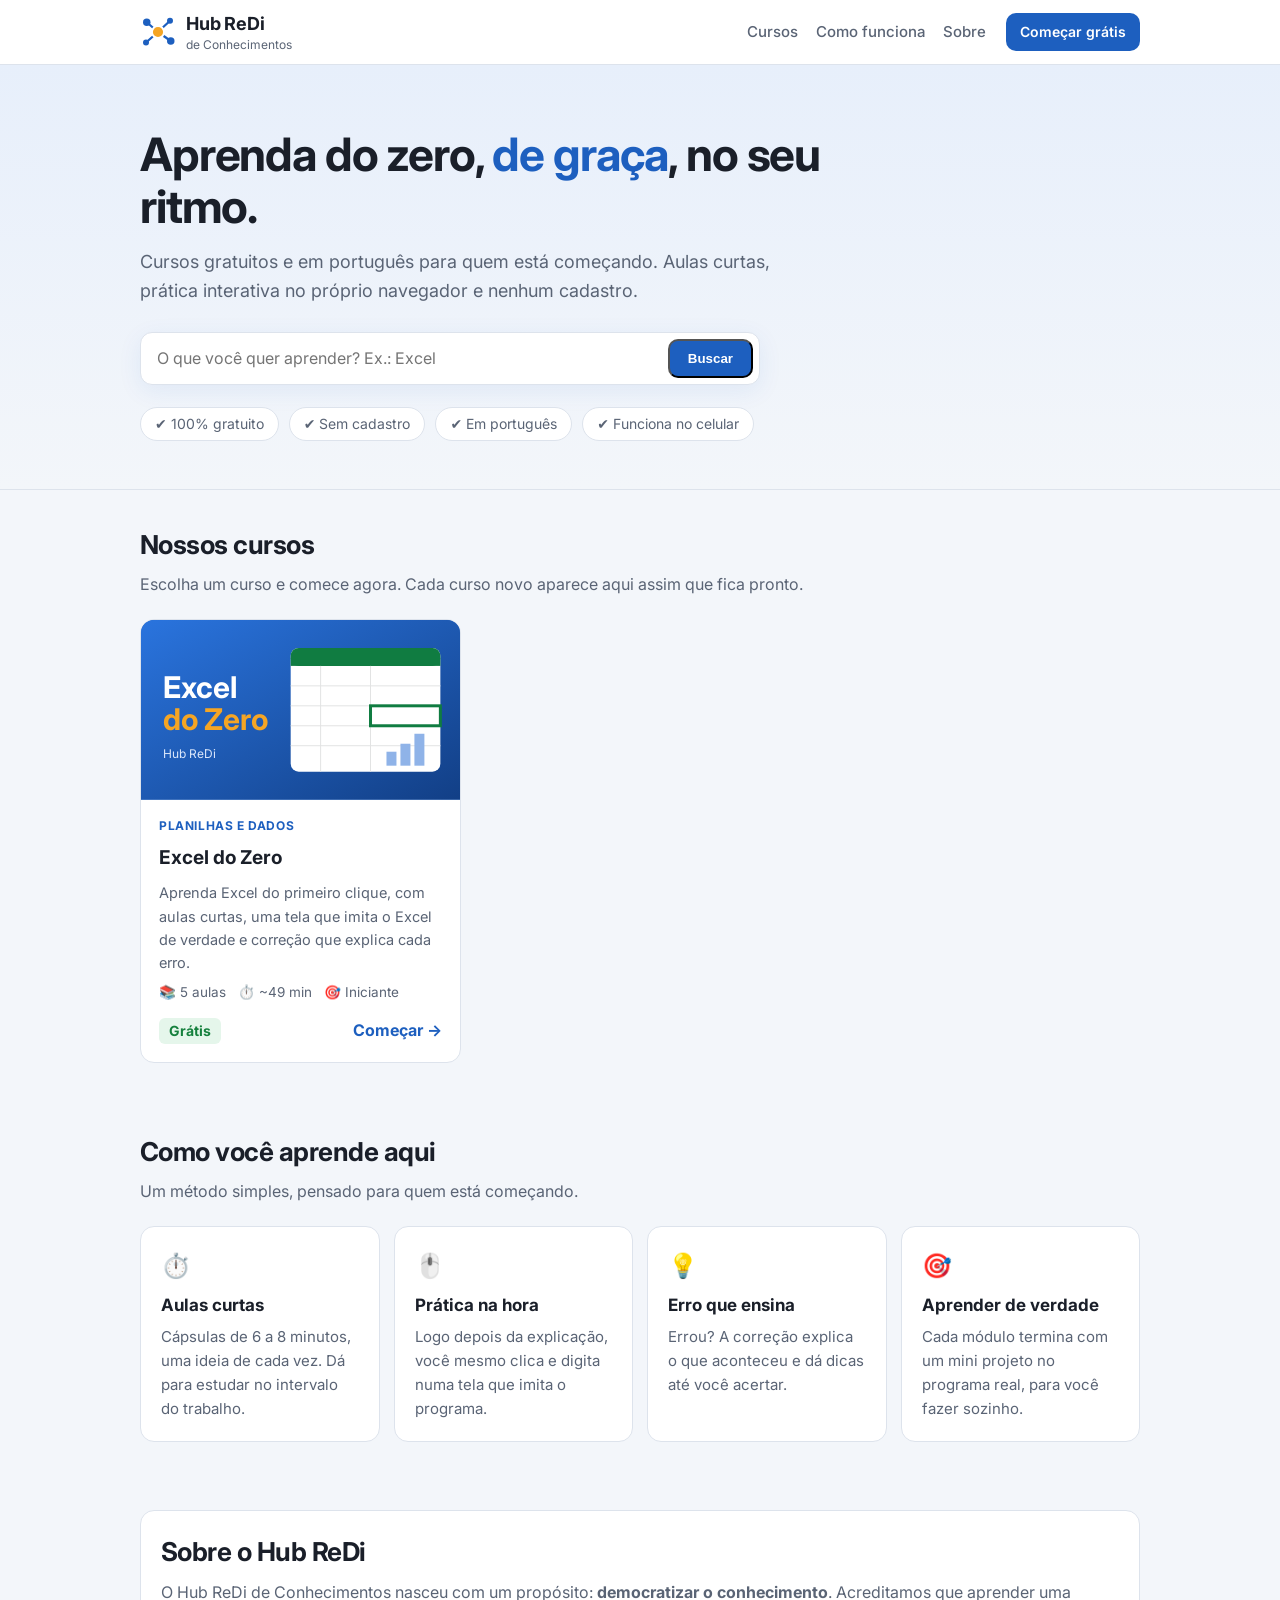
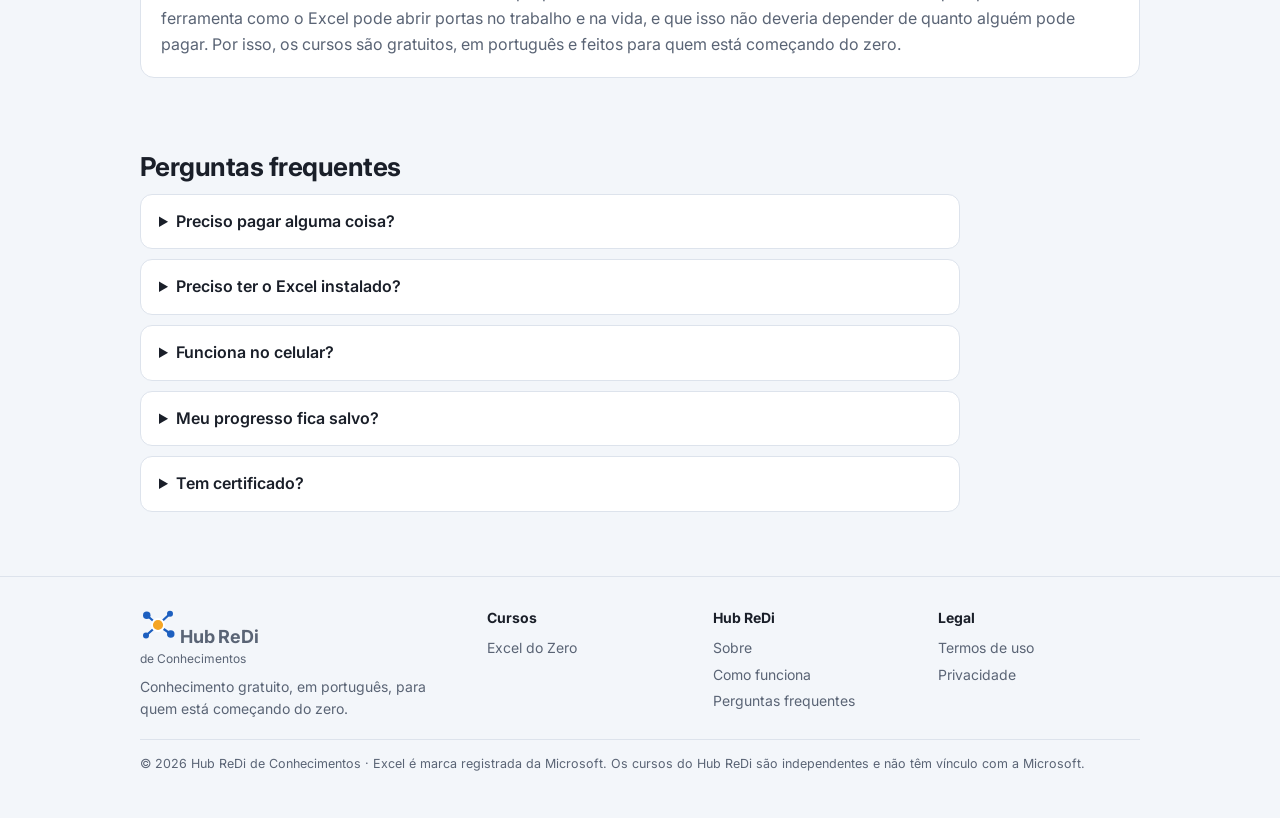
==== index.html @ d81494d7 "Hub ReDi: portal, curso Excel do Zero (Módulo 0) e build - Portal com busca, catálogo de cursos, per" ====
<!DOCTYPE html>
<html lang="pt-BR">
<head>
<meta charset="utf-8">
<meta name="viewport" content="width=device-width, initial-scale=1">
<title>Hub ReDi de Conhecimentos | Cursos gratuitos para aprender do zero</title>
<meta name="description" content="Cursos gratuitos, em português, para quem está começando do zero. Aulas curtas e interativas, com prática no próprio navegador. Comece pelo curso Excel do Zero.">
<link rel="canonical" href="https://hub-redi.netlify.app/">
<meta property="og:type" content="website">
<meta property="og:locale" content="pt_BR">
<meta property="og:site_name" content="Hub ReDi de Conhecimentos">
<meta property="og:title" content="Hub ReDi de Conhecimentos | Cursos gratuitos para aprender do zero">
<meta property="og:description" content="Cursos gratuitos, em português, para quem está começando do zero. Aulas curtas e interativas, com prática no próprio navegador. Comece pelo curso Excel do Zero.">
<meta property="og:url" content="https://hub-redi.netlify.app/">
<link rel="icon" href="/favicon.svg" type="image/svg+xml">
<link rel="preconnect" href="https://fonts.googleapis.com">
<link href="https://fonts.googleapis.com/css2?family=Inter:wght@400;500;600;700&family=JetBrains+Mono:wght@400;600&family=Caveat:wght@500;700&display=swap" rel="stylesheet">
<style>:root{--bg:#f3f6fa;--card:#fff;--ink:#1a1f29;--muted:#5a6475;--line:#dde3ec;--soft:#edf2f8;--acc:#1d5fbf;--acc-2:#164b98;--acc-soft:#e2ecfa;--sol:#f5a524;--ok:#15803d}
*{box-sizing:border-box}
html,body{margin:0;background:var(--bg);color:var(--ink);font:16px/1.6 Inter,system-ui,sans-serif}
a{color:var(--acc)}
.wrap{max-width:1040px;margin:0 auto;padding:0 20px}
.topo{background:#fff;border-bottom:1px solid var(--line)}
.topo .wrap{display:flex;align-items:center;gap:12px;height:64px}
.marca-hub{display:flex;align-items:center;gap:10px;text-decoration:none;color:var(--ink)}
.marca-hub svg{width:36px;height:36px}
.marca-hub b{font-size:18px;letter-spacing:-.01em}
.marca-hub small{display:block;font-size:12px;color:var(--muted);margin-top:-3px}
.topo nav{margin-left:auto;display:flex;gap:18px;font-size:15px}
.topo nav a{text-decoration:none;color:var(--muted);font-weight:500}
.topo nav a:hover{color:var(--acc)}
.heroi{padding-top:64px;padding-bottom:48px}
.heroi h1{font-size:clamp(30px,4.6vw,46px);line-height:1.12;letter-spacing:-.025em;margin:0 0 16px;max-width:760px}
.heroi h1 em{font-style:normal;color:var(--acc)}
.heroi p{font-size:18px;color:var(--muted);max-width:680px;margin:0 0 26px}
.btn{display:inline-block;background:var(--acc);color:#fff;text-decoration:none;padding:12px 22px;border-radius:10px;font-weight:600}
.btn:hover{background:var(--acc-2)}
.btn.sec{background:#fff;color:var(--acc);border:1px solid var(--line);margin-left:8px}
.selos{display:flex;gap:10px;flex-wrap:wrap;margin-top:22px}
.selos span{background:#fff;border:1px solid var(--line);border-radius:30px;padding:5px 14px;font-size:14px;color:var(--muted)}
section{padding:34px 0}
h2{font-size:26px;letter-spacing:-.02em;margin:0 0 6px}
.sub{color:var(--muted);margin:0 0 22px}
.grade4{display:grid;grid-template-columns:repeat(auto-fit,minmax(220px,1fr));gap:14px}
.card{background:#fff;border:1px solid var(--line);border-radius:14px;padding:20px}
.card h3{margin:6px 0 6px;font-size:17px}
.card p{margin:0;color:var(--muted);font-size:15px}
.ico{font-size:24px}
.trilha{display:grid;grid-template-columns:1.3fr 1fr;gap:20px;align-items:center;border-left:5px solid var(--acc)}
@media (max-width:760px){.trilha{grid-template-columns:1fr}.topo nav{display:none}}
.trilha h3{font-size:24px;margin:4px 0 8px}
.etq{display:inline-block;font-size:12px;font-weight:700;letter-spacing:.06em;text-transform:uppercase;color:var(--ok);background:#e5f6eb;border-radius:6px;padding:2px 8px}
.lista-mods{margin:0;padding:0;list-style:none;font-size:15px}
.lista-mods li{padding:6px 0;border-bottom:1px dashed var(--line);color:var(--muted)}
.lista-mods li b{color:var(--ink)}
.caps{display:grid;gap:10px}
.cap{display:grid;grid-template-columns:110px 1fr auto;align-items:center;gap:12px;background:#fff;border:1px solid var(--line);border-radius:12px;padding:14px 16px;text-decoration:none;color:var(--ink)}
.cap:hover{border-color:var(--acc);box-shadow:0 4px 14px rgba(29,95,191,.08)}
.cap .num{font-weight:700;color:var(--acc);font-size:14px}
.cap .tt{font-weight:600}
.cap .min{color:var(--muted);font-size:14px}
.fases4{display:grid;grid-template-columns:repeat(auto-fit,minmax(200px,1fr));gap:12px}
.fases4 .card b{display:block;color:var(--acc);font-size:12px;letter-spacing:.06em;text-transform:uppercase}
.rodape{border-top:1px solid var(--line);margin-top:30px;padding:26px 0 40px;color:var(--muted);font-size:14px}
.rodape p{margin:4px 0}
.migalha{font-size:14px;color:var(--muted);padding-top:22px}
.migalha a{text-decoration:none}
/* ---------- portal ---------- */
.hide{display:none!important}
.topo .btn.peq{padding:8px 14px;font-size:14px;margin-left:8px}
@media (max-width:760px){.topo .btn.peq{margin-left:auto}}
.topo nav a.on{color:var(--acc)}
.heroi-fundo{background:linear-gradient(180deg,#e7effb 0%,var(--bg) 100%);border-bottom:1px solid var(--line)}
.busca{display:flex;gap:8px;max-width:620px;background:#fff;border:1px solid var(--line);border-radius:12px;padding:6px;box-shadow:0 6px 24px rgba(29,95,191,.08)}
.busca input{flex:1;border:0;outline:0;font:16px Inter,sans-serif;padding:8px 10px;min-width:0;background:transparent}
.busca .btn{padding:10px 18px}
.catalogo{display:grid;grid-template-columns:repeat(auto-fill,minmax(290px,1fr));gap:18px}
.curso-card{display:flex;flex-direction:column;background:#fff;border:1px solid var(--line);border-radius:14px;overflow:hidden;text-decoration:none;color:var(--ink);transition:transform .15s,box-shadow .15s}
.curso-card:hover{transform:translateY(-3px);box-shadow:0 10px 28px rgba(20,40,80,.12)}
.capa svg{display:block;width:100%;height:auto}
.curso-card .corpo{padding:16px 18px 18px;display:flex;flex-direction:column;gap:8px;flex:1}
.curso-card h3{margin:0;font-size:19px}
.curso-card p{margin:0;color:var(--muted);font-size:14.5px}
.area{font-size:12px;font-weight:700;letter-spacing:.05em;text-transform:uppercase;color:var(--acc)}
.meta{display:flex;gap:12px;flex-wrap:wrap;font-size:13.5px;color:var(--muted)}
.prog small{font-size:12.5px;color:var(--ok);font-weight:600}
.pbar{height:6px;background:var(--line);border-radius:6px;overflow:hidden;margin:2px 0 3px}
.pbar i{display:block;height:100%;background:var(--ok);width:0}
.rodape-card{display:flex;justify-content:space-between;align-items:center;margin-top:auto;padding-top:6px}
.gratis{font-weight:700;color:var(--ok);background:#e5f6eb;border-radius:6px;padding:2px 10px;font-size:14px}
.ir{font-weight:700;color:var(--acc)}
.vazio{color:var(--muted)}
.sobre p{font-size:16px;margin-top:8px}
.faq{display:grid;gap:10px;max-width:820px}
.faq details{background:#fff;border:1px solid var(--line);border-radius:12px;padding:14px 18px}
.faq summary{cursor:pointer;font-weight:600}
.faq details p{margin:10px 0 0;color:var(--muted)}
/* ---------- página do curso ---------- */
.curso-topo{background:#13294b;color:#fff;padding:0 0 40px}
.curso-topo .migalha{color:#b9c7de}
.curso-topo .migalha a{color:#dbe7fb}
.curso-heroi{display:grid;grid-template-columns:1.5fr 1fr;gap:30px;align-items:start;padding-top:18px}
@media (max-width:860px){.curso-heroi{grid-template-columns:1fr}}
.curso-heroi h1{font-size:clamp(26px,3.6vw,38px);line-height:1.15;letter-spacing:-.02em;margin:8px 0 14px}
.curso-heroi h1 em{font-style:normal;color:var(--sol)}
.curso-heroi .area{color:#9cc0f5}
.curso-heroi .lead{font-size:17px;color:#d6e0f0;margin:0 0 16px}
.meta.claro{color:#d6e0f0;font-size:14.5px}
.caixa-curso{background:#fff;color:var(--ink);border-radius:14px;overflow:hidden;box-shadow:0 14px 40px rgba(0,0,0,.25)}
.cc-corpo{padding:18px;display:grid;gap:12px}
.gratis.grande{font-size:24px;justify-self:start;padding:2px 14px}
.btn.cheio{display:block;text-align:center}
.caixa-curso .ir{color:#fff}
.inclui{list-style:none;margin:0;padding:0;font-size:14px;color:var(--muted);display:grid;gap:4px}
.curso-corpo{display:grid;gap:26px;padding-top:30px;padding-bottom:20px}
.curso-corpo section{padding:0}
.curso-corpo section.card{padding:22px}
.check2{display:grid;grid-template-columns:1fr 1fr;gap:8px 24px;list-style:none;padding:0;margin:10px 0 0}
@media (max-width:700px){.check2{grid-template-columns:1fr}}
.check2 li::before{content:"✓  ";color:var(--ok);font-weight:700}
.modulo{background:#fff;border:1px solid var(--line);border-radius:14px;overflow:hidden;margin-bottom:12px}
.modulo summary{cursor:pointer;padding:16px 18px;background:#f7f9fc;border-bottom:1px solid var(--line);list-style:none}
.modulo summary::-webkit-details-marker{display:none}
.modulo summary span{display:flex;justify-content:space-between;gap:10px;flex-wrap:wrap}
.modulo summary small{color:var(--muted)}
.mdesc{margin:12px 18px;color:var(--muted);font-size:15px}
.aula{display:grid;grid-template-columns:26px 100px 1fr auto;gap:10px;align-items:center;padding:12px 18px;border-top:1px solid var(--soft);text-decoration:none;color:var(--ink)}
.aula:hover{background:#f4f8fe}
.aula .ck{width:18px;height:18px;border-radius:50%;border:2px solid #b8c3d3}
.aula.feita .ck{background:var(--ok);border-color:var(--ok);box-shadow:inset 0 0 0 3px #fff}
.aula .num{font-weight:700;color:var(--acc);font-size:14px}
.aula .tt{font-weight:500}
.aula .min{color:var(--muted);font-size:14px}
@media (max-width:600px){.aula{grid-template-columns:22px 1fr auto}.aula .num{display:none}}
.duas{display:grid;grid-template-columns:1fr 1fr;gap:18px}
@media (max-width:760px){.duas{grid-template-columns:1fr}}
.duas ul{margin:8px 0 0;padding-left:20px;color:var(--muted)}
.duas h2,.curso-corpo h2{font-size:22px}
/* ---------- rodapé e páginas de texto ---------- */
.rodape .cols{display:grid;grid-template-columns:1.6fr 1fr 1fr 1fr;gap:24px;margin-bottom:18px}
@media (max-width:760px){.rodape .cols{grid-template-columns:1fr 1fr}}
.rodape h4{margin:4px 0 8px;color:var(--ink);font-size:14px}
.rodape .cols a{display:block;text-decoration:none;color:var(--muted);margin:4px 0}
.rodape .cols a:hover{color:var(--acc)}
.rodape .cols p{margin:8px 0 0}
.rodape .mini{font-size:12.5px;border-top:1px solid var(--line);padding-top:14px}
.texto{max-width:780px;padding-top:30px;padding-bottom:30px}
.texto h1{font-size:32px;margin:0 0 4px}
.texto h2{font-size:20px;margin:24px 0 6px}
</style>
</head>
<body>
<header class="topo"><div class="wrap">
  <a class="marca-hub" href="/"><svg xmlns="http://www.w3.org/2000/svg" viewBox="0 0 48 48" width="40" height="40" role="img" aria-label="Hub ReDi"><g stroke="#1d5fbf" stroke-width="3" stroke-linecap="round"><line x1="24" y1="24" x2="9" y2="11"/><line x1="24" y1="24" x2="40" y2="9"/><line x1="24" y1="24" x2="41" y2="36"/><line x1="24" y1="24" x2="8" y2="38"/></g><g fill="#1d5fbf"><circle cx="9" cy="11" r="5"/><circle cx="40" cy="9" r="4"/><circle cx="41" cy="36" r="5"/><circle cx="8" cy="38" r="4"/></g><circle cx="24" cy="24" r="8" fill="#f5a524" stroke="#fff" stroke-width="2.5"/></svg>
<span><b>Hub ReDi</b><small>de Conhecimentos</small></span></a>
  <nav><a href="/#cursos">Cursos</a><a href="/#como">Como funciona</a><a href="/#sobre">Sobre</a></nav>
  <a class="btn peq" href="/#cursos">Começar grátis</a>
</div></header>
<main>
  <div class="heroi-fundo"><div class="wrap heroi">
    <h1>Aprenda do zero, <em>de graça</em>, no seu ritmo.</h1>
    <p>Cursos gratuitos e em português para quem está começando. Aulas curtas, prática interativa no próprio navegador e nenhum cadastro.</p>
    <form class="busca" role="search" onsubmit="event.preventDefault();document.getElementById('cursos').scrollIntoView({behavior:'smooth'})">
      <input id="q" type="search" placeholder="O que você quer aprender? Ex.: Excel" aria-label="Buscar cursos" autocomplete="off">
      <button class="btn" type="submit">Buscar</button>
    </form>
    <div class="selos"><span>✔ 100% gratuito</span><span>✔ Sem cadastro</span><span>✔ Em português</span><span>✔ Funciona no celular</span></div>
  </div></div>

  <section id="cursos"><div class="wrap">
    <h2>Nossos cursos</h2>
    <p class="sub">Escolha um curso e comece agora. Cada curso novo aparece aqui assim que fica pronto.</p>
    <div class="catalogo" id="catalogo"><a class="curso-card" href="/excel-do-zero/" data-busca="excel do zero aprenda excel do primeiro clique, com aulas curtas, uma tela que imita o excel de verdade e correção que explica cada erro. excel planilha planilhas dados iniciante office microsoft google sheets" data-aulas='["excel-do-zero/0-1-o-que-e-o-excel", "excel-do-zero/0-2-arquivo-e-abas", "excel-do-zero/0-3-tour-pela-tela", "excel-do-zero/0-4-salvar-abrir-e-formatos", "excel-do-zero/mini-projeto"]'>
  <div class="capa"><svg viewBox="0 0 320 180" xmlns="http://www.w3.org/2000/svg" aria-hidden="true"><rect width="320" height="180" fill="#1d5fbf"/><rect x="0" y="0" width="320" height="180" fill="url(#g)"/><defs><linearGradient id="g" x1="0" y1="0" x2="1" y2="1"><stop offset="0" stop-color="#2a74de"/><stop offset="1" stop-color="#123f86"/></linearGradient></defs><g transform="translate(150 28)"><rect width="150" height="124" rx="8" fill="#fff"/><rect width="150" height="18" rx="8" fill="#107c41"/><rect y="10" width="150" height="8" fill="#107c41"/><g stroke="#e2e3e3"><line x1="30" y1="18" x2="30" y2="124"/><line x1="80" y1="18" x2="80" y2="124"/><line x1="0" y1="38" x2="150" y2="38"/><line x1="0" y1="58" x2="150" y2="58"/><line x1="0" y1="78" x2="150" y2="78"/><line x1="0" y1="98" x2="150" y2="98"/></g><rect x="80" y="58" width="70" height="20" fill="none" stroke="#107c41" stroke-width="3"/><g fill="#8fb3e8"><rect x="96" y="104" width="10" height="14"/><rect x="110" y="96" width="10" height="22"/><rect x="124" y="86" width="10" height="32"/></g></g><text x="22" y="78" font-family="Inter,Segoe UI,sans-serif" font-size="30" font-weight="700" fill="#fff">Excel</text><text x="22" y="110" font-family="Inter,Segoe UI,sans-serif" font-size="30" font-weight="700" fill="#f5a524">do Zero</text><text x="22" y="138" font-family="Inter,Segoe UI,sans-serif" font-size="12" fill="#dbe7fb">Hub ReDi</text></svg></div>
  <div class="corpo">
    <span class="area">Planilhas e dados</span>
    <h3>Excel do Zero</h3>
    <p>Aprenda Excel do primeiro clique, com aulas curtas, uma tela que imita o Excel de verdade e correção que explica cada erro.</p>
    <div class="meta"><span>📚 5 aulas</span><span>⏱️ ~49 min</span><span>🎯 Iniciante</span></div>
    <div class="prog hide"><div class="pbar"><i></i></div><small></small></div>
    <div class="rodape-card"><span class="gratis">Grátis</span><span class="ir">Começar →</span></div>
  </div>
</a></div>
    <p class="vazio hide" id="vazio">Ainda não temos curso sobre isso. Por enquanto, que tal começar pelo <a href="/excel-do-zero/">Excel do Zero</a>?</p>
  </div></section>

  <section id="como"><div class="wrap">
    <h2>Como você aprende aqui</h2>
    <p class="sub">Um método simples, pensado para quem está começando.</p>
    <div class="grade4">
      <div class="card"><div class="ico">⏱️</div><h3>Aulas curtas</h3><p>Cápsulas de 6 a 8 minutos, uma ideia de cada vez. Dá para estudar no intervalo do trabalho.</p></div>
      <div class="card"><div class="ico">🖱️</div><h3>Prática na hora</h3><p>Logo depois da explicação, você mesmo clica e digita numa tela que imita o programa.</p></div>
      <div class="card"><div class="ico">💡</div><h3>Erro que ensina</h3><p>Errou? A correção explica o que aconteceu e dá dicas até você acertar.</p></div>
      <div class="card"><div class="ico">🎯</div><h3>Aprender de verdade</h3><p>Cada módulo termina com um mini projeto no programa real, para você fazer sozinho.</p></div>
    </div>
  </div></section>

  <section id="sobre"><div class="wrap">
    <div class="card sobre">
      <h2>Sobre o Hub ReDi</h2>
      <p>O Hub ReDi de Conhecimentos nasceu com um propósito: <b>democratizar o conhecimento</b>. Acreditamos que aprender uma ferramenta como o Excel pode abrir portas no trabalho e na vida, e que isso não deveria depender de quanto alguém pode pagar. Por isso, os cursos são gratuitos, em português e feitos para quem está começando do zero.</p>
    </div>
  </div></section>

  <section id="perguntas"><div class="wrap">
    <h2>Perguntas frequentes</h2>
    <div class="faq"><details><summary>Preciso pagar alguma coisa?</summary><p>Não. Os cursos do Hub ReDi são gratuitos, sem cadastro e sem pegadinha.</p></details><details><summary>Preciso ter o Excel instalado?</summary><p>Não. As aulas funcionam no navegador, com uma tela que imita o Excel. Para praticar no programa de verdade, usamos o Excel online, que é gratuito com uma conta Microsoft.</p></details><details><summary>Funciona no celular?</summary><p>Sim, as aulas abrem no celular. Para os exercícios em que você digita e arrasta, o computador é mais confortável.</p></details><details><summary>Meu progresso fica salvo?</summary><p>Fica guardado no navegador que você usou. Se trocar de aparelho ou limpar os dados do navegador, as marcações de aulas concluídas recomeçam (o conteúdo continua todo disponível).</p></details><details><summary>Tem certificado?</summary><p>Ainda não. Por enquanto o foco é aprender de verdade: cada módulo termina com um mini projeto para você provar a si mesmo que sabe.</p></details></div>
  </div></section>
</main>
<footer class="rodape"><div class="wrap">
  <div class="cols">
    <div><a class="marca-hub" href="/"><svg xmlns="http://www.w3.org/2000/svg" viewBox="0 0 48 48" width="40" height="40" role="img" aria-label="Hub ReDi"><g stroke="#1d5fbf" stroke-width="3" stroke-linecap="round"><line x1="24" y1="24" x2="9" y2="11"/><line x1="24" y1="24" x2="40" y2="9"/><line x1="24" y1="24" x2="41" y2="36"/><line x1="24" y1="24" x2="8" y2="38"/></g><g fill="#1d5fbf"><circle cx="9" cy="11" r="5"/><circle cx="40" cy="9" r="4"/><circle cx="41" cy="36" r="5"/><circle cx="8" cy="38" r="4"/></g><circle cx="24" cy="24" r="8" fill="#f5a524" stroke="#fff" stroke-width="2.5"/></svg>
<span><b>Hub ReDi</b><small>de Conhecimentos</small></span></a><p>Conhecimento gratuito, em português, para quem está começando do zero.</p></div>
    <div><h4>Cursos</h4><a href="/excel-do-zero/">Excel do Zero</a></div>
    <div><h4>Hub ReDi</h4><a href="/#sobre">Sobre</a><a href="/#como">Como funciona</a><a href="/#perguntas">Perguntas frequentes</a></div>
    <div><h4>Legal</h4><a href="/termos">Termos de uso</a><a href="/privacidade">Privacidade</a></div>
  </div>
  <p class="mini">© 2026 Hub ReDi de Conhecimentos · Excel é marca registrada da Microsoft. Os cursos do Hub ReDi são independentes e não têm vínculo com a Microsoft.</p>
</div></footer>
<script type="application/ld+json">{"@context": "https://schema.org", "@type": "EducationalOrganization", "name": "Hub ReDi de Conhecimentos", "url": "https://hub-redi.netlify.app/", "logo": "https://hub-redi.netlify.app/favicon.svg", "description": "Cursos gratuitos e em português para quem está começando do zero."}</script>
<script type="application/ld+json">{"@context": "https://schema.org", "@type": "FAQPage", "mainEntity": [{"@type": "Question", "name": "Preciso pagar alguma coisa?", "acceptedAnswer": {"@type": "Answer", "text": "Não. Os cursos do Hub ReDi são gratuitos, sem cadastro e sem pegadinha."}}, {"@type": "Question", "name": "Preciso ter o Excel instalado?", "acceptedAnswer": {"@type": "Answer", "text": "Não. As aulas funcionam no navegador, com uma tela que imita o Excel. Para praticar no programa de verdade, usamos o Excel online, que é gratuito com uma conta Microsoft."}}, {"@type": "Question", "name": "Funciona no celular?", "acceptedAnswer": {"@type": "Answer", "text": "Sim, as aulas abrem no celular. Para os exercícios em que você digita e arrasta, o computador é mais confortável."}}, {"@type": "Question", "name": "Meu progresso fica salvo?", "acceptedAnswer": {"@type": "Answer", "text": "Fica guardado no navegador que você usou. Se trocar de aparelho ou limpar os dados do navegador, as marcações de aulas concluídas recomeçam (o conteúdo continua todo disponível)."}}, {"@type": "Question", "name": "Tem certificado?", "acceptedAnswer": {"@type": "Answer", "text": "Ainda não. Por enquanto o foco é aprender de verdade: cada módulo termina com um mini projeto para você provar a si mesmo que sabe."}}]}</script>
<script>
function lerProgresso(){try{return JSON.parse(localStorage.getItem("hubredi-progresso")||"{}")}catch(e){return {}}}
document.querySelectorAll("[data-aulas]").forEach(function(el){var ids=JSON.parse(el.dataset.aulas),p=lerProgresso(),n=ids.filter(function(i){return p[i]}).length;if(!n)return;var box=el.querySelector(".prog");box.classList.remove("hide");box.querySelector("i").style.width=(100*n/ids.length)+"%";box.querySelector("small").textContent=n+" de "+ids.length+" aulas concluídas";var ir=el.querySelector(".ir");if(ir)ir.textContent=n===ids.length?"Rever →":"Continuar →";if(el.dataset.urls&&n<ids.length){var u=JSON.parse(el.dataset.urls),k=ids.findIndex(function(i){return !p[i]});if(k>=0)ir.href=u[k];}});
document.querySelectorAll("[data-aula]").forEach(function(el){if(lerProgresso()[el.dataset.aula])el.classList.add("feita");});
</script>
<script>
var q=document.getElementById("q");q.addEventListener("input",function(){var t=q.value.trim().toLowerCase().normalize("NFD").replace(/[\u0300-\u036f]/g,""),vis=0;document.querySelectorAll(".curso-card").forEach(function(c){var ok=!t||c.dataset.busca.normalize("NFD").replace(/[\u0300-\u036f]/g,"").indexOf(t)>=0;c.classList.toggle("hide",!ok);if(ok)vis++;});document.getElementById("vazio").classList.toggle("hide",vis>0);});
</script>
</body>
</html>
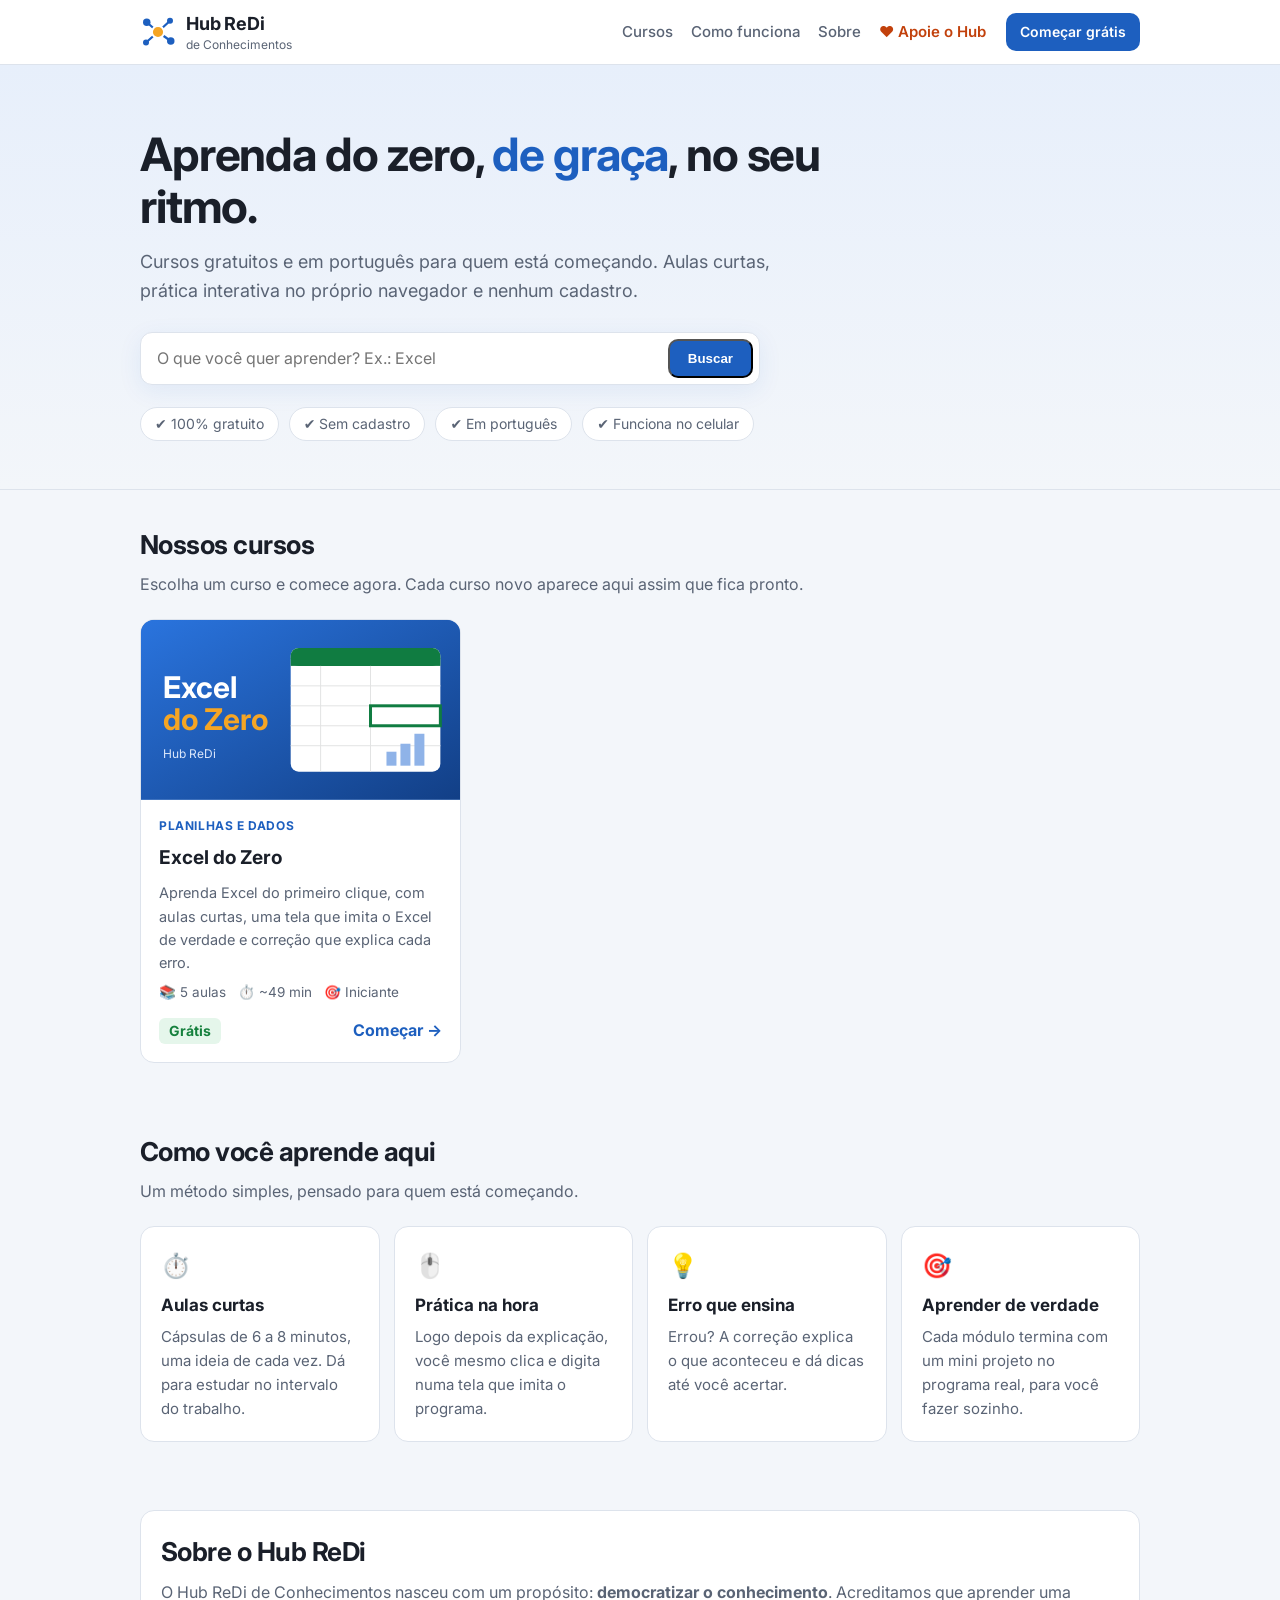
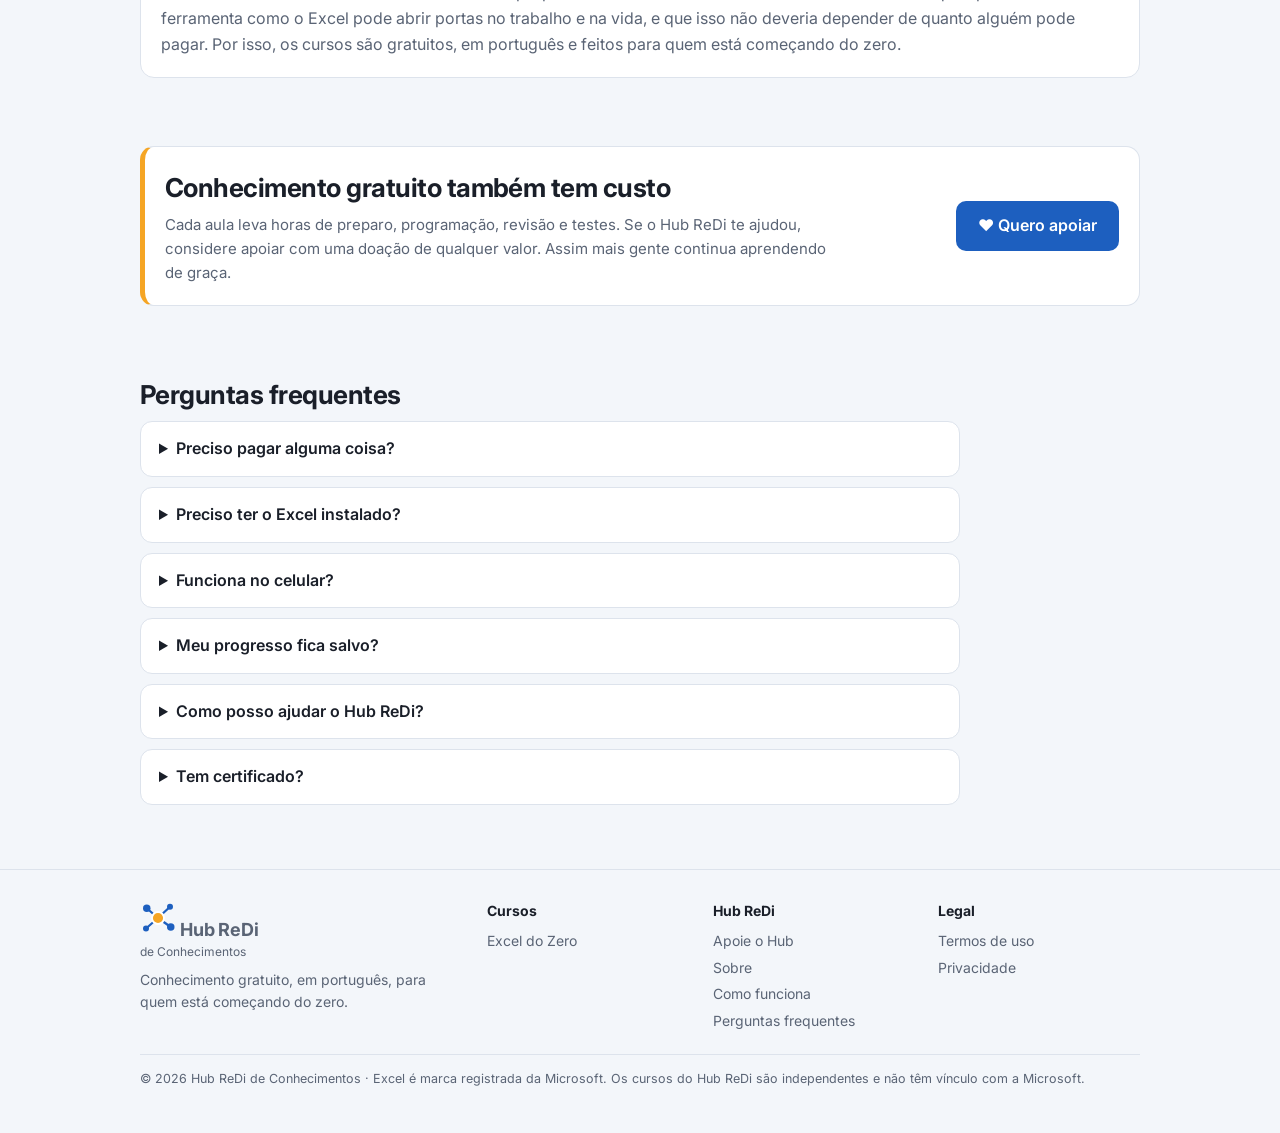
==== commit b0a75597: "Apoie o Hub: doação por Pix (QR Code e copia e cola) - Página /apoie com o porquê do gratuito, custo" ====
--- a/index.html
+++ b/index.html
@@ -147,13 +147,32 @@
 .texto{max-width:780px;padding-top:30px;padding-bottom:30px}
 .texto h1{font-size:32px;margin:0 0 4px}
 .texto h2{font-size:20px;margin:24px 0 6px}
+/* ---------- apoie ---------- */
+.topo nav a.apoie{color:#c2410c;font-weight:600}
+.apoie-faixa{display:flex;gap:20px;align-items:center;justify-content:space-between;flex-wrap:wrap;border-left:5px solid var(--sol)}
+.apoie-faixa h2{margin:0 0 4px}
+.apoie-faixa p{margin:0;color:var(--muted);max-width:680px}
+.apoie-grade{display:grid;grid-template-columns:1.4fr 1fr;gap:28px;align-items:start}
+@media (max-width:820px){.apoie-grade{grid-template-columns:1fr}}
+.custos{padding-left:20px}.custos li{margin:8px 0}
+.pix{text-align:center;border-top:5px solid var(--sol)}
+.pix h2{margin-top:4px}
+.pix .qr{width:230px;max-width:80%;margin:10px auto;padding:10px;background:#fff;border:1px solid var(--line);border-radius:12px}
+.pix .qr svg{display:block;width:100%;height:auto}
+.pix textarea{width:100%;font:12px "JetBrains Mono",monospace;padding:8px;border:1px solid var(--line);border-radius:8px;resize:none;word-break:break-all;background:var(--soft)}
+.pix .mini{font-size:14px;color:var(--muted);margin:8px 0}
+.texto.largo{max-width:1040px}
+.marca a{color:var(--acc)}
+.so-cel{display:none}
+@media (max-width:760px){.topo nav{display:flex;margin-left:auto}.topo nav a:not(.apoie){display:none}.topo .btn.peq{margin-left:10px}.so-cel{display:inline}}
+@media (max-width:760px){.topo .btn.peq{display:none}.topo nav a{white-space:nowrap}.marca-hub small{white-space:nowrap}}
 </style>
 </head>
 <body>
 <header class="topo"><div class="wrap">
   <a class="marca-hub" href="/"><svg xmlns="http://www.w3.org/2000/svg" viewBox="0 0 48 48" width="40" height="40" role="img" aria-label="Hub ReDi"><g stroke="#1d5fbf" stroke-width="3" stroke-linecap="round"><line x1="24" y1="24" x2="9" y2="11"/><line x1="24" y1="24" x2="40" y2="9"/><line x1="24" y1="24" x2="41" y2="36"/><line x1="24" y1="24" x2="8" y2="38"/></g><g fill="#1d5fbf"><circle cx="9" cy="11" r="5"/><circle cx="40" cy="9" r="4"/><circle cx="41" cy="36" r="5"/><circle cx="8" cy="38" r="4"/></g><circle cx="24" cy="24" r="8" fill="#f5a524" stroke="#fff" stroke-width="2.5"/></svg>
 <span><b>Hub ReDi</b><small>de Conhecimentos</small></span></a>
-  <nav><a href="/#cursos">Cursos</a><a href="/#como">Como funciona</a><a href="/#sobre">Sobre</a></nav>
+  <nav><a href="/#cursos">Cursos</a><a href="/#como">Como funciona</a><a href="/#sobre">Sobre</a><a class="apoie" href="/apoie">♥ Apoie o Hub</a></nav>
   <a class="btn peq" href="/#cursos">Começar grátis</a>
 </div></header>
 <main>
@@ -202,9 +221,16 @@
     </div>
   </div></section>
 
+  <section id="apoie"><div class="wrap">
+    <div class="card apoie-faixa">
+      <div><h2>Conhecimento gratuito também tem custo</h2><p>Cada aula leva horas de preparo, programação, revisão e testes. Se o Hub ReDi te ajudou, considere apoiar com uma doação de qualquer valor. Assim mais gente continua aprendendo de graça.</p></div>
+      <a class="btn" href="/apoie">♥ Quero apoiar</a>
+    </div>
+  </div></section>
+
   <section id="perguntas"><div class="wrap">
     <h2>Perguntas frequentes</h2>
-    <div class="faq"><details><summary>Preciso pagar alguma coisa?</summary><p>Não. Os cursos do Hub ReDi são gratuitos, sem cadastro e sem pegadinha.</p></details><details><summary>Preciso ter o Excel instalado?</summary><p>Não. As aulas funcionam no navegador, com uma tela que imita o Excel. Para praticar no programa de verdade, usamos o Excel online, que é gratuito com uma conta Microsoft.</p></details><details><summary>Funciona no celular?</summary><p>Sim, as aulas abrem no celular. Para os exercícios em que você digita e arrasta, o computador é mais confortável.</p></details><details><summary>Meu progresso fica salvo?</summary><p>Fica guardado no navegador que você usou. Se trocar de aparelho ou limpar os dados do navegador, as marcações de aulas concluídas recomeçam (o conteúdo continua todo disponível).</p></details><details><summary>Tem certificado?</summary><p>Ainda não. Por enquanto o foco é aprender de verdade: cada módulo termina com um mini projeto para você provar a si mesmo que sabe.</p></details></div>
+    <div class="faq"><details><summary>Preciso pagar alguma coisa?</summary><p>Não. Os cursos do Hub ReDi são gratuitos, sem cadastro e sem pegadinha.</p></details><details><summary>Preciso ter o Excel instalado?</summary><p>Não. As aulas funcionam no navegador, com uma tela que imita o Excel. Para praticar no programa de verdade, usamos o Excel online, que é gratuito com uma conta Microsoft.</p></details><details><summary>Funciona no celular?</summary><p>Sim, as aulas abrem no celular. Para os exercícios em que você digita e arrasta, o computador é mais confortável.</p></details><details><summary>Meu progresso fica salvo?</summary><p>Fica guardado no navegador que você usou. Se trocar de aparelho ou limpar os dados do navegador, as marcações de aulas concluídas recomeçam (o conteúdo continua todo disponível).</p></details><details><summary>Como posso ajudar o Hub ReDi?</summary><p>Contando para quem precisa aprender e, se puder, com uma doação de qualquer valor pelo Pix, na página Apoie o Hub. A doação é voluntária: o conteúdo continua gratuito para todos.</p></details><details><summary>Tem certificado?</summary><p>Ainda não. Por enquanto o foco é aprender de verdade: cada módulo termina com um mini projeto para você provar a si mesmo que sabe.</p></details></div>
   </div></section>
 </main>
 <footer class="rodape"><div class="wrap">
@@ -212,13 +238,13 @@
     <div><a class="marca-hub" href="/"><svg xmlns="http://www.w3.org/2000/svg" viewBox="0 0 48 48" width="40" height="40" role="img" aria-label="Hub ReDi"><g stroke="#1d5fbf" stroke-width="3" stroke-linecap="round"><line x1="24" y1="24" x2="9" y2="11"/><line x1="24" y1="24" x2="40" y2="9"/><line x1="24" y1="24" x2="41" y2="36"/><line x1="24" y1="24" x2="8" y2="38"/></g><g fill="#1d5fbf"><circle cx="9" cy="11" r="5"/><circle cx="40" cy="9" r="4"/><circle cx="41" cy="36" r="5"/><circle cx="8" cy="38" r="4"/></g><circle cx="24" cy="24" r="8" fill="#f5a524" stroke="#fff" stroke-width="2.5"/></svg>
 <span><b>Hub ReDi</b><small>de Conhecimentos</small></span></a><p>Conhecimento gratuito, em português, para quem está começando do zero.</p></div>
     <div><h4>Cursos</h4><a href="/excel-do-zero/">Excel do Zero</a></div>
-    <div><h4>Hub ReDi</h4><a href="/#sobre">Sobre</a><a href="/#como">Como funciona</a><a href="/#perguntas">Perguntas frequentes</a></div>
+    <div><h4>Hub ReDi</h4><a href="/apoie">Apoie o Hub</a><a href="/#sobre">Sobre</a><a href="/#como">Como funciona</a><a href="/#perguntas">Perguntas frequentes</a></div>
     <div><h4>Legal</h4><a href="/termos">Termos de uso</a><a href="/privacidade">Privacidade</a></div>
   </div>
   <p class="mini">© 2026 Hub ReDi de Conhecimentos · Excel é marca registrada da Microsoft. Os cursos do Hub ReDi são independentes e não têm vínculo com a Microsoft.</p>
 </div></footer>
 <script type="application/ld+json">{"@context": "https://schema.org", "@type": "EducationalOrganization", "name": "Hub ReDi de Conhecimentos", "url": "https://hub-redi.netlify.app/", "logo": "https://hub-redi.netlify.app/favicon.svg", "description": "Cursos gratuitos e em português para quem está começando do zero."}</script>
-<script type="application/ld+json">{"@context": "https://schema.org", "@type": "FAQPage", "mainEntity": [{"@type": "Question", "name": "Preciso pagar alguma coisa?", "acceptedAnswer": {"@type": "Answer", "text": "Não. Os cursos do Hub ReDi são gratuitos, sem cadastro e sem pegadinha."}}, {"@type": "Question", "name": "Preciso ter o Excel instalado?", "acceptedAnswer": {"@type": "Answer", "text": "Não. As aulas funcionam no navegador, com uma tela que imita o Excel. Para praticar no programa de verdade, usamos o Excel online, que é gratuito com uma conta Microsoft."}}, {"@type": "Question", "name": "Funciona no celular?", "acceptedAnswer": {"@type": "Answer", "text": "Sim, as aulas abrem no celular. Para os exercícios em que você digita e arrasta, o computador é mais confortável."}}, {"@type": "Question", "name": "Meu progresso fica salvo?", "acceptedAnswer": {"@type": "Answer", "text": "Fica guardado no navegador que você usou. Se trocar de aparelho ou limpar os dados do navegador, as marcações de aulas concluídas recomeçam (o conteúdo continua todo disponível)."}}, {"@type": "Question", "name": "Tem certificado?", "acceptedAnswer": {"@type": "Answer", "text": "Ainda não. Por enquanto o foco é aprender de verdade: cada módulo termina com um mini projeto para você provar a si mesmo que sabe."}}]}</script>
+<script type="application/ld+json">{"@context": "https://schema.org", "@type": "FAQPage", "mainEntity": [{"@type": "Question", "name": "Preciso pagar alguma coisa?", "acceptedAnswer": {"@type": "Answer", "text": "Não. Os cursos do Hub ReDi são gratuitos, sem cadastro e sem pegadinha."}}, {"@type": "Question", "name": "Preciso ter o Excel instalado?", "acceptedAnswer": {"@type": "Answer", "text": "Não. As aulas funcionam no navegador, com uma tela que imita o Excel. Para praticar no programa de verdade, usamos o Excel online, que é gratuito com uma conta Microsoft."}}, {"@type": "Question", "name": "Funciona no celular?", "acceptedAnswer": {"@type": "Answer", "text": "Sim, as aulas abrem no celular. Para os exercícios em que você digita e arrasta, o computador é mais confortável."}}, {"@type": "Question", "name": "Meu progresso fica salvo?", "acceptedAnswer": {"@type": "Answer", "text": "Fica guardado no navegador que você usou. Se trocar de aparelho ou limpar os dados do navegador, as marcações de aulas concluídas recomeçam (o conteúdo continua todo disponível)."}}, {"@type": "Question", "name": "Como posso ajudar o Hub ReDi?", "acceptedAnswer": {"@type": "Answer", "text": "Contando para quem precisa aprender e, se puder, com uma doação de qualquer valor pelo Pix, na página Apoie o Hub. A doação é voluntária: o conteúdo continua gratuito para todos."}}, {"@type": "Question", "name": "Tem certificado?", "acceptedAnswer": {"@type": "Answer", "text": "Ainda não. Por enquanto o foco é aprender de verdade: cada módulo termina com um mini projeto para você provar a si mesmo que sabe."}}]}</script>
 <script>
 function lerProgresso(){try{return JSON.parse(localStorage.getItem("hubredi-progresso")||"{}")}catch(e){return {}}}
 document.querySelectorAll("[data-aulas]").forEach(function(el){var ids=JSON.parse(el.dataset.aulas),p=lerProgresso(),n=ids.filter(function(i){return p[i]}).length;if(!n)return;var box=el.querySelector(".prog");box.classList.remove("hide");box.querySelector("i").style.width=(100*n/ids.length)+"%";box.querySelector("small").textContent=n+" de "+ids.length+" aulas concluídas";var ir=el.querySelector(".ir");if(ir)ir.textContent=n===ids.length?"Rever →":"Continuar →";if(el.dataset.urls&&n<ids.length){var u=JSON.parse(el.dataset.urls),k=ids.findIndex(function(i){return !p[i]});if(k>=0)ir.href=u[k];}});
